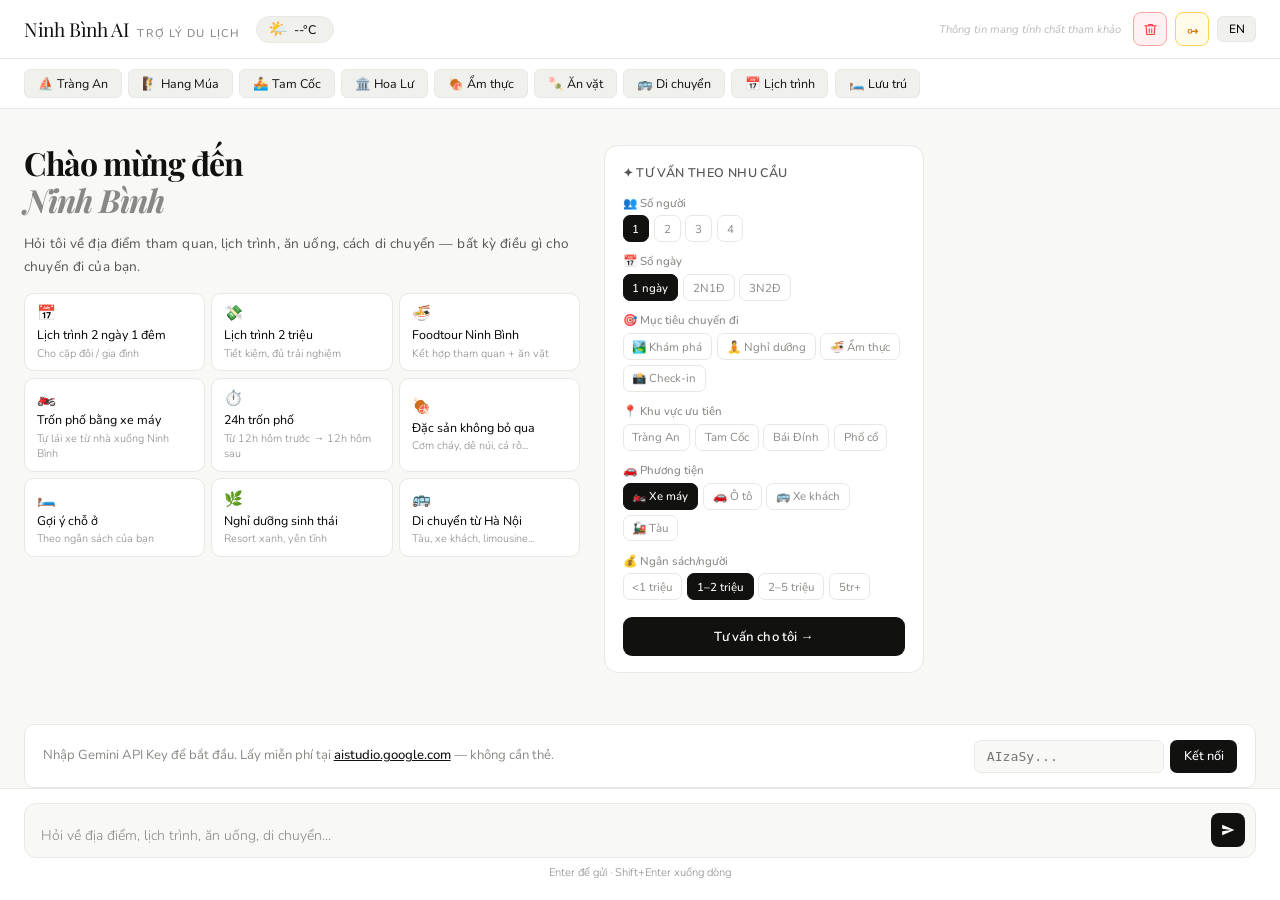
==== index.html @ 17f4be18 "Update index.html" ====
<!DOCTYPE html>
<html lang="vi" prefix="og: https://ogp.me/ns#">
<head>
<meta charset="UTF-8">
<meta name="viewport" content="width=device-width, initial-scale=1.0, viewport-fit=cover">

<!-- ── Primary SEO ── -->
<title>Ninh Bình AI — Trợ lý du lịch thông minh</title>
<link rel="canonical" href="https://tuan1287.github.io/ninhbinhgo/">
<meta name="description" content="Trợ lý du lịch AI miễn phí cho Ninh Bình. Hỏi về lịch trình, giá vé Tràng An, Hang Múa, Tam Cốc, chỗ ở, ăn uống và cách di chuyển từ Hà Nội — AI trả lời ngay, chính xác theo dữ liệu 2026.">
<meta name="keywords" content="du lịch Ninh Bình, Tràng An, Hang Múa, Tam Cốc, Hoa Lư, Bái Đính, lịch trình Ninh Bình, ăn gì ở Ninh Bình, khách sạn Ninh Bình, từ Hà Nội đi Ninh Bình, AI du lịch">
<meta name="author" content="Ninh Bình AI">
<meta name="robots" content="index, follow">
<meta name="language" content="Vietnamese">

<!-- ── Open Graph (Facebook, Zalo) ── -->
<meta property="og:type" content="website">
<meta property="og:url" content="https://tuan1287.github.io/ninhbinhgo/">
<meta property="og:title" content="Ninh Bình AI — Trợ lý du lịch thông minh">
<meta property="og:description" content="Hỏi bất kỳ điều gì về du lịch Ninh Bình — lịch trình, giá vé, chỗ ở, ăn uống. AI trả lời ngay, miễn phí, dữ liệu 2026.">
<meta property="og:locale" content="vi_VN">
<meta property="og:site_name" content="Ninh Bình AI">
<meta property="og:image" content="https://tuan1287.github.io/ninhbinhgo/og-image.svg">
<meta property="og:image:width" content="1200">
<meta property="og:image:height" content="630">
<meta property="og:image:type" content="image/svg+xml">
<meta name="twitter:image" content="https://tuan1287.github.io/ninhbinhgo/og-image.svg">
<meta name="twitter:card" content="summary_large_image">

<!-- ── Twitter Card ── -->
<meta name="twitter:card" content="summary">
<meta name="twitter:title" content="Ninh Bình AI — Trợ lý du lịch thông minh">
<meta name="twitter:description" content="Hỏi bất kỳ điều gì về du lịch Ninh Bình — AI trả lời ngay, miễn phí.">

<!-- ── Schema.org JSON-LD ── -->
<script type="application/ld+json">
{
  "@context": "https://schema.org",
  "@type": "WebApplication",
  "name": "Ninh Bình AI",
  "alternateName": "Trợ lý du lịch Ninh Bình",
  "url": "https://tuan1287.github.io/ninhbinhgo/",
  "description": "Trợ lý du lịch AI miễn phí cho Ninh Bình. Hỏi về lịch trình, giá vé, chỗ ở, ăn uống và cách di chuyển.",
  "applicationCategory": "TravelApplication",
  "operatingSystem": "Web",
  "offers": { "@type": "Offer", "price": "0", "priceCurrency": "VND" },
  "areaServed": {
    "@type": "Place",
    "name": "Ninh Bình",
    "addressCountry": "VN"
  },
  "inLanguage": ["vi", "en"],
  "featureList": ["Lịch trình du lịch", "Giá vé địa điểm 2026", "Gợi ý ăn uống", "Gợi ý lưu trú", "Hướng dẫn di chuyển"]
}
</script>

<!-- ── PWA & Theme ── -->
<meta name="theme-color" content="#111110">
<meta name="apple-mobile-web-app-capable" content="yes">
<meta name="apple-mobile-web-app-status-bar-style" content="black-translucent">
<meta name="apple-mobile-web-app-title" content="Ninh Bình AI">
<link rel="manifest" href="manifest.json">

<!-- ── Favicon ── -->
<link rel="icon" href="data:image/svg+xml,<svg xmlns='http://www.w3.org/2000/svg' viewBox='0 0 100 100'><text y='.9em' font-size='90'>🏔️</text></svg>">

<!-- ── Fonts ── -->
<link rel="preconnect" href="https://fonts.googleapis.com">
<link rel="preconnect" href="https://fonts.gstatic.com" crossorigin>
<link href="https://fonts.googleapis.com/css2?family=Nunito:wght@300;400;500;600&family=Playfair+Display:ital,wght@0,600;1,400&display=swap" rel="stylesheet">

<link rel="stylesheet" href="app.css">
</head>
<body>

<header>
  <div class="header-left">
    <div class="brand" onclick="resetChat()">
      <span class="brand-name">Ninh Bình AI</span>
      <span class="brand-tag" id="brandTag"></span>
    </div>
    <div id="weatherPill" title="Thời tiết Ninh Bình hiện tại">
      <span id="weatherIcon">⏳</span>
      <span id="weatherTemp">--°C</span>
      <span id="weatherDesc"></span>
    </div>
  </div>
  <div class="header-right">
    <span id="disclaimer"></span>
    <button class="icon-btn" id="clearBtn" onclick="clearChat()">
      <svg viewBox="0 0 24 24" fill="none" stroke-width="1.8" stroke-linecap="round" stroke-linejoin="round">
        <polyline points="3 6 5 6 21 6"/><path d="M19 6l-1 14H6L5 6"/><path d="M10 11v6"/><path d="M14 11v6"/><path d="M9 6V4h6v2"/>
      </svg>
    </button>
    <button class="icon-btn" id="keyBtn" onclick="resetKey()">
      <svg viewBox="0 0 24 24" fill="none" stroke-width="1.8" stroke-linecap="round" stroke-linejoin="round">
        <circle cx="8" cy="15" r="3"/><path d="M11 15h9"/><path d="M17 12l3 3-3 3"/>
      </svg>
    </button>
    <button id="langBtn" onclick="toggleLang()">EN</button>
  </div>
  <div id="turnBar"><div id="turnBarFill"></div></div>
</header>

<div class="topics-wrap">
  <nav class="topics" id="topicsNav"></nav>
  <span class="scroll-hint" id="scrollHint">
    <svg viewBox="0 0 24 24" fill="none" stroke="#888884" stroke-width="2.5" stroke-linecap="round" stroke-linejoin="round">
      <polyline points="9 18 15 12 9 6"/>
    </svg>
  </span>
</div>

<div id="msgWrap">
<button id="scrollBtn" onclick="scrollToBottom()" title="Xuống cuối">↓</button>
<div id="messages">
  <div class="welcome" id="welcome">
    <div class="welcome-body">
      <!-- Cột trái: heading + suggestions -->
      <div class="welcome-left">
        <h1 class="welcome-heading" id="welcomeHeading"></h1>
        <p class="welcome-sub" id="welcomeSub"></p>
        <div class="suggestions" id="sugGrid"></div>
      </div>
      <!-- Cột phải: planner form -->
      <div class="planner" id="plannerPanel">
        <div class="planner-title" id="plannerTitle">✦ Tư vấn theo nhu cầu</div>
        <div class="planner-fields">
          <div class="pfield">
            <label id="pLabelPeople">👥 Số người</label>
            <div class="pchips" id="pPeople">
              <button class="pchip active" data-val="1">1</button>
              <button class="pchip" data-val="2">2</button>
              <button class="pchip" data-val="3">3</button>
              <button class="pchip" data-val="4">4</button>
            </div>
          </div>
          <div class="pfield">
            <label id="pLabelDays">📅 Số ngày</label>
            <div class="pchips" id="pDays">
              <button class="pchip active" data-val="1">1 ngày</button>
              <button class="pchip" data-val="2">2N1Đ</button>
              <button class="pchip" data-val="3">3N2Đ</button>
            </div>
          </div>
          <div class="pfield">
            <label id="pLabelStyle">🎯 Mục tiêu</label>
            <div class="pchips multi" id="pStyle">
              <button class="pchip" data-val="kham-pha">🏞️ Khám phá</button>
              <button class="pchip" data-val="nghi-duong">🧘 Nghỉ dưỡng</button>
              <button class="pchip" data-val="am-thuc">🍜 Ẩm thực</button>
              <button class="pchip" data-val="check-in">📸 Check-in</button>
            </div>
          </div>
          <div class="pfield">
            <label id="pLabelArea">📍 Khu vực ưu tiên</label>
            <div class="pchips multi" id="pArea">
              <button class="pchip" data-val="trang-an">Tràng An</button>
              <button class="pchip" data-val="tam-coc">Tam Cốc</button>
              <button class="pchip" data-val="bai-dinh">Bái Đính</button>
              <button class="pchip" data-val="pho-co">Phố cổ</button>
            </div>
          </div>
          <div class="pfield">
            <label id="pLabelTransport">🚗 Phương tiện</label>
            <div class="pchips" id="pTransport">
              <button class="pchip active" data-val="xe-may">🏍️ Xe máy</button>
              <button class="pchip" data-val="o-to">🚗 Ô tô</button>
              <button class="pchip" data-val="xe-khach">🚌 Xe khách</button>
              <button class="pchip" data-val="tau">🚂 Tàu</button>
            </div>
          </div>
          <div class="pfield">
            <label id="pLabelBudget">💰 Ngân sách/người</label>
            <div class="pchips" id="pBudget">
              <button class="pchip" data-val="<1tr">&lt;1 triệu</button>
              <button class="pchip active" data-val="1-2tr">1–2 triệu</button>
              <button class="pchip" data-val="2-5tr">2–5 triệu</button>
              <button class="pchip" data-val=">5tr">5tr+</button>
            </div>
          </div>
        </div>
        <button class="planner-btn" id="plannerBtn" onclick="submitPlanner()">
          Tư vấn cho tôi →
        </button>
      </div>
    </div>
  </div>
</div>
</div>

<div class="api-notice" id="apiSetup">
  <p id="apiText"></p>
  <div class="key-row">
    <input type="password" id="apiKeyInput" placeholder="AIzaSy..."/>
    <button id="apiConnectBtn" onclick="saveKey()"></button>
  </div>
</div>

<div class="input-area">
  <div class="input-row">
    <textarea id="userInput" rows="1" onkeydown="handleKey(event)" oninput="autoResize(this)"></textarea>
    <button id="sendBtn" onclick="sendMessage()">
      <svg viewBox="0 0 24 24"><path d="M2.01 21L23 12 2.01 3 2 10l15 2-15 2z"/></svg>
    </button>
  </div>
  <p class="hint" id="hintText"></p>
  <p class="turn-counter" id="turnCounter"></p>
</div>

<div id="mapModal">
  <div class="map-panel">
    <div class="map-header">
      <h3 id="mapTitle"></h3>
      <button class="map-close" onclick="closeMap()">✕</button>
    </div>
    <div id="map"></div>
    <div class="map-legend">
      <span class="legend-item"><span class="legend-dot" style="background:#ef4444"></span> Tham quan</span>
      <span class="legend-item"><span class="legend-dot" style="background:#3b82f6"></span> Lưu trú</span>
      <span class="legend-item"><span class="legend-dot" style="background:#f59e0b"></span> Ăn uống</span>
      <span class="legend-item"><span class="legend-dot" style="background:#10b981"></span> Mua sắm</span>
    </div>
  </div>
</div>

<!-- Thứ tự load quan trọng: dữ liệu trước, logic sau -->
<script src="i18n.js"></script>
<script src="khudiem.js"></script>
<script src="khoangcach.js"></script>
<script src="luutru.js"></script>
<script src="nhahang.js"></script>
<script src="anvat.js"></script>
<script src="cafe.js"></script>
<script src="places.js"></script>
<script src="system.js"></script>

<script src="app.js"></script>
</body>
</html>
---- app.css ----
/* ============================================================
   NINH BÌNH AI — Stylesheet
   File: app.css
   Sửa giao diện tại đây. Không cần đụng vào index.html hay app.js
============================================================ */

  :root {
    --bg:#f8f8f6; --surface:#fff; --border:#e8e8e4;
    --ink:#111110; --muted:#888884; --tag-bg:#f0f0ec;
  }
  *{margin:0;padding:0;box-sizing:border-box}
  body{font-family:'Nunito',sans-serif;background:var(--bg);color:var(--ink);height:var(--vh, 100dvh);display:grid;grid-template-rows:auto auto 1fr auto auto;overflow:hidden}

  /* ── HEADER ── */
  header{padding:.75rem 1.5rem;display:flex;align-items:center;justify-content:space-between;border-bottom:1px solid var(--border);background:var(--surface);gap:1rem;position:relative}
  .header-left{display:flex;align-items:center;gap:1rem}
  .brand{display:flex;align-items:baseline;gap:.5rem;cursor:pointer}
  .brand:hover .brand-name{opacity:.65}
  .brand-name{font-family:'Playfair Display',serif;font-size:1.2rem;letter-spacing:-.02em;transition:opacity .15s}
  .brand-tag{font-size:.7rem;font-weight:500;letter-spacing:.1em;text-transform:uppercase;color:var(--muted)}
  #weatherPill{display:flex;align-items:center;gap:.35rem;background:var(--tag-bg);border:1px solid var(--border);border-radius:20px;padding:.25rem .7rem;font-size:.78rem;white-space:nowrap;cursor:default;transition:all .2s}
  #weatherPill:hover{border-color:#60a5fa;background:#eff6ff}
  #weatherIcon{font-size:1rem;line-height:1}
  #weatherTemp{font-weight:500}
  #weatherDesc{color:var(--muted);font-size:.72rem}
  .header-right{display:flex;align-items:center;gap:.5rem;flex-shrink:0}
  #disclaimer{font-size:.7rem;color:#bbb;font-style:italic;white-space:nowrap;margin-right:.25rem}
  .icon-btn{width:34px;height:34px;border-radius:8px;cursor:pointer;display:flex;align-items:center;justify-content:center;transition:all .18s;flex-shrink:0;position:relative;border:1.5px solid transparent}
  .icon-btn svg{width:15px;height:15px;transition:stroke .18s}
  #clearBtn{background:#fff1f1;border-color:#fca5a5}
  #clearBtn svg{stroke:#ef4444}
  #clearBtn:hover{background:#ef4444;border-color:#ef4444}
  #clearBtn:hover svg{stroke:white}
  #keyBtn{background:#fffbeb;border-color:#fcd34d}
  #keyBtn svg{stroke:#d97706}
  #keyBtn:hover{background:#d97706;border-color:#d97706}
  #keyBtn:hover svg{stroke:white}
  .icon-btn::after{content:attr(data-tip);position:absolute;bottom:calc(100% + 7px);left:50%;transform:translateX(-50%);background:var(--ink);color:white;font-size:.68rem;white-space:nowrap;padding:.22rem .5rem;border-radius:5px;opacity:0;pointer-events:none;transition:opacity .15s;font-family:'Nunito',sans-serif}
  .icon-btn:hover::after{opacity:1}
  #langBtn{background:var(--tag-bg);border:1.5px solid var(--border);border-radius:6px;padding:.28rem .65rem;font-size:.75rem;font-family:'Nunito',sans-serif;font-weight:500;cursor:pointer;transition:all .15s}
  #langBtn:hover{background:var(--ink);color:white;border-color:var(--ink)}

  /* ── TOPICS ── */
  .topics-wrap{position:relative;background:var(--surface);border-bottom:1px solid var(--border)}
  .topics-wrap::after{content:"";position:absolute;right:0;top:0;bottom:0;width:48px;background:linear-gradient(to right,transparent,var(--surface));pointer-events:none}
  /* mũi tên gợi ý scroll ngang — ẩn sau lần đầu user scroll */
  .scroll-hint{position:absolute;right:6px;top:50%;transform:translateY(-50%);z-index:2;pointer-events:none;animation:hintBounce 1s ease-in-out 3;animation-fill-mode:forwards}
  .scroll-hint svg{width:16px;height:16px;opacity:.55}
  @keyframes pulse{0%,100%{box-shadow:0 0 0 0 rgba(239,68,68,.4)}70%{box-shadow:0 0 0 6px rgba(239,68,68,0)}}
  .pulse{animation:pulse 1.2s ease infinite!important;border-color:#ef4444!important}
  @keyframes hintBounce{0%,100%{transform:translateY(-50%) translateX(0);opacity:.55}50%{transform:translateY(-50%) translateX(4px);opacity:.9}}
  .scroll-hint.hide{display:none}
  .topics{padding:.65rem 1.5rem;display:flex;gap:.4rem;overflow-x:auto;scrollbar-width:none}
  .topics::-webkit-scrollbar{display:none}
  .chip{background:var(--tag-bg);border:1px solid var(--border);color:var(--ink);padding:.3rem .8rem;border-radius:6px;font-size:.78rem;font-family:'Nunito',sans-serif;cursor:pointer;white-space:nowrap;transition:all .15s}
  .chip:hover{background:var(--ink);color:white;border-color:var(--ink)}

  #msgWrap{position:relative;display:grid;grid-template-rows:1fr;overflow:hidden}
  #msgWrap #messages{overflow-y:auto;padding:1.75rem 1.5rem;display:flex;flex-direction:column;gap:1.25rem;scroll-behavior:smooth}
  #scrollBtn{display:none;position:absolute;bottom:1rem;right:1.5rem;z-index:10;background:var(--ink);color:white;border:none;border-radius:50%;width:36px;height:36px;cursor:pointer;font-size:14px;box-shadow:0 2px 10px rgba(0,0,0,.2);transition:all .2s;align-items:center;justify-content:center}
  #scrollBtn.show{display:flex}
  #scrollBtn:hover{opacity:.8;transform:translateY(-1px)}
  /* ── MESSAGES ── */
  #messages::-webkit-scrollbar{width:3px}
  #messages::-webkit-scrollbar-thumb{background:var(--border);border-radius:4px}

  /* ── WELCOME ── */
  /* ── WELCOME LAYOUT ── */
  .welcome{padding:.5rem 0;transition:opacity .25s ease,transform .25s ease;width:100%}
  .welcome.fading{opacity:0;transform:translateY(-6px);pointer-events:none}
  .welcome-body{display:grid;grid-template-columns:1fr 320px;gap:1.5rem;align-items:start;width:100%;max-width:900px}
  .welcome-left{display:flex;flex-direction:column;gap:.9rem}
  .welcome-heading{font-family:'Playfair Display',serif;font-size:clamp(1.5rem,3vw,2rem);line-height:1.15;letter-spacing:-.03em}
  .welcome-sub{font-size:.85rem;color:#555552;line-height:1.65;font-weight:400;max-width:480px;letter-spacing:.01em}

  /* ── PLANNER PANEL ── */
  .planner{background:var(--surface);border:1.5px solid var(--border);border-radius:14px;padding:1.1rem 1.1rem 1rem;display:flex;flex-direction:column;gap:.85rem;position:sticky;top:.5rem}
  .planner-title{font-size:.78rem;font-weight:600;color:var(--ink);letter-spacing:.03em;text-transform:uppercase;opacity:.7}
  .planner-fields{display:flex;flex-direction:column;gap:.7rem}
  .pfield{display:flex;flex-direction:column;gap:.3rem}
  .pfield label{font-size:.72rem;font-weight:500;color:var(--muted)}
  .pchips{display:flex;flex-wrap:wrap;gap:.3rem}
  .pchip{background:transparent;border:1px solid var(--border);border-radius:7px;padding:.28rem .55rem;font-size:.72rem;font-family:'Nunito',sans-serif;font-weight:400;color:var(--muted);cursor:pointer;transition:all .15s;white-space:nowrap}
  .pchip:hover{border-color:var(--ink);color:var(--ink)}
  .pchip.active{background:var(--ink);border-color:var(--ink);color:#fff;font-weight:500}
  .planner-btn{background:var(--ink);color:#fff;border:none;border-radius:9px;padding:.65rem 1rem;font-size:.82rem;font-family:'Nunito',sans-serif;font-weight:600;cursor:pointer;transition:opacity .15s;margin-top:.2rem;letter-spacing:.01em}
  .planner-btn:hover{opacity:.82}
  .planner-btn:active{opacity:.65}
  .welcome-heading{font-family:'Playfair Display',serif;font-size:clamp(1.5rem,3vw,2rem);line-height:1.15;letter-spacing:-.03em}
  .welcome-heading em{font-style:italic;color:var(--muted)}
  .welcome-sub{font-size:.85rem;color:#555552;line-height:1.65;font-weight:400;max-width:600px;letter-spacing:.01em}
  .suggestions{display:grid;grid-template-columns:repeat(3,1fr);gap:.4rem;width:100%;max-width:720px}
  .sug-btn{background:var(--surface);border:1px solid var(--border);border-radius:10px;padding:.6rem .75rem;text-align:left;cursor:pointer;font-family:'Nunito',sans-serif;transition:all .15s}
  .sug-btn:hover{border-color:var(--ink);background:var(--ink);color:white}
  .sug-btn:hover .sug-label{color:rgba(255,255,255,.5)}
  .sug-icon{font-size:.95rem;margin-bottom:.25rem;display:block}
  .sug-text{font-size:.78rem;font-weight:400;line-height:1.3;display:block}
  .sug-label{font-size:.68rem;color:var(--muted);display:block;margin-top:.15rem;font-weight:300}

  /* ── MSG ── */
  .msg{display:flex;gap:.75rem;animation:fadeIn .25s ease;max-width:720px}
  @keyframes fadeIn{from{opacity:0;transform:translateY(5px)}to{opacity:1;transform:translateY(0)}}
  @keyframes fadeInUp{from{opacity:0;transform:translateY(4px)}to{opacity:1;transform:translateY(0)}}
  .msg.user{align-self:flex-end;flex-direction:row-reverse;max-width:75%}
  .avatar{width:30px;height:30px;border-radius:8px;display:flex;align-items:center;justify-content:center;font-size:13px;flex-shrink:0;margin-top:2px}
  .msg.ai .avatar{background:var(--ink);color:white;font-size:14px}
  .msg.user .avatar{background:var(--tag-bg);border:1px solid var(--border);font-size:11px;font-weight:500;color:var(--muted)}
  .bubble{padding:.8rem 1rem;border-radius:12px;font-size:.875rem;line-height:1.75;font-weight:300}
  .msg.user .bubble{background:var(--ink);color:white;border-radius:12px 12px 2px 12px;font-weight:400}
  .msg.ai .bubble{background:var(--surface);border:1px solid var(--border);border-radius:12px 12px 12px 2px}
  .msg.ai .bubble strong{font-weight:500}
  .msg.ai .bubble p{margin-bottom:.5em}
  .msg.ai .bubble p:last-child{margin-bottom:0}

  /* ── TYPING ── */
  .typing-indicator{display:flex;align-items:center;gap:.5rem;padding:.1rem 0}
  .typing-indicator span{color:var(--muted);font-size:.85rem;font-weight:400;font-style:italic}
  .typing-dots{display:flex;gap:3px;align-items:center}
  .typing-dots i{width:5px;height:5px;border-radius:50%;background:var(--muted);display:block;animation:dotBlink 1.2s infinite}
  .typing-dots i:nth-child(2){animation-delay:.2s}
  .typing-dots i:nth-child(3){animation-delay:.4s}
  @keyframes dotBlink{0%,80%,100%{opacity:.3;transform:scale(1)}40%{opacity:1;transform:scale(1.3);background:var(--ink)}}
  /* con trỏ typewriter — CSS class, không dùng inline text */
  .tw-cursor{display:inline-block;font-size:.8em;color:var(--muted);animation:cursorBlink .6s infinite;margin-left:1px;vertical-align:middle}
  @keyframes cursorBlink{0%,100%{opacity:1}50%{opacity:0}}

  /* ── COPY BTN ── */
  .copy-btn{display:inline-flex;align-items:center;gap:.3rem;background:transparent;border:1px solid var(--border);color:var(--muted);border-radius:6px;padding:.3rem .7rem;font-size:.73rem;font-family:'Nunito',sans-serif;cursor:pointer;transition:all .15s}
  .copy-btn:hover{background:var(--tag-bg);color:var(--ink);border-color:var(--ink)}
  .copy-btn.copied{border-color:#10b981;color:#10b981;background:#f0fdf4}
  .copy-btn svg{width:12px;height:12px}

  /* ── MAP BTN ── */
  .map-btn{display:inline-flex;align-items:center;gap:.4rem;background:#eff6ff;border:1.5px solid #93c5fd;color:#1d4ed8;border-radius:8px;padding:.45rem .9rem;font-size:.8rem;font-family:'Nunito',sans-serif;font-weight:500;cursor:pointer;transition:all .15s}
  .map-btn:hover{background:#1d4ed8;color:white;border-color:#1d4ed8}
  .msg-actions{display:flex;gap:.5rem;flex-wrap:wrap;margin-top:.6rem;animation:fadeInUp .2s ease}

  /* ── MAP MODAL ── */
  #mapModal{display:none;position:fixed;inset:0;background:rgba(0,0,0,.5);z-index:1000;align-items:center;justify-content:center;padding:1rem}
  #mapModal.open{display:flex}
  .map-panel{background:white;border-radius:16px;width:100%;max-width:700px;max-height:85vh;overflow:hidden;display:flex;flex-direction:column;box-shadow:0 20px 60px rgba(0,0,0,.2)}
  .map-header{padding:1rem 1.25rem;border-bottom:1px solid var(--border);display:flex;align-items:center;justify-content:space-between}
  .map-header h3{font-family:'Playfair Display',serif;font-size:1.1rem}
  .map-close{width:30px;height:30px;border-radius:6px;background:var(--tag-bg);border:1px solid var(--border);cursor:pointer;display:flex;align-items:center;justify-content:center;font-size:16px;color:var(--muted);transition:all .15s}
  .map-close:hover{background:var(--ink);color:white;border-color:var(--ink)}
  #map{flex:1;min-height:420px}
  .map-legend{padding:.6rem 1.25rem;border-top:1px solid var(--border);display:flex;gap:1rem;flex-wrap:wrap;font-size:.72rem;color:var(--muted);align-items:center}
  .legend-item{display:flex;align-items:center;gap:.3rem}
  .legend-dot{width:10px;height:10px;border-radius:50%;flex-shrink:0}

  /* ── API NOTICE ── */
  .api-notice{margin:.75rem 1.5rem 0;padding:.9rem 1.1rem;background:var(--surface);border:1px solid var(--border);border-radius:10px;display:flex;align-items:center;gap:1rem;flex-wrap:wrap}
  .api-notice p{font-size:.82rem;color:var(--muted);flex:1;min-width:180px;line-height:1.5}
  .api-notice a{color:var(--ink);font-weight:500}
  .key-row{display:flex;gap:.4rem}
  .key-row input{padding:.5rem .75rem;border:1px solid var(--border);border-radius:7px;font-size:.82rem;font-family:monospace;outline:none;width:190px;background:var(--bg);transition:border-color .15s}
  .key-row input:focus{border-color:var(--ink)}
  .key-row button{background:var(--ink);color:white;border:none;border-radius:7px;padding:0 .85rem;font-size:.8rem;cursor:pointer;font-family:'Nunito',sans-serif;font-weight:500;transition:opacity .15s}
  .key-row button:hover{opacity:.75}

  /* ── INPUT ── */
  .input-area{padding:.85rem 1.5rem 1rem;background:var(--surface);border-top:1px solid var(--border)}
  .input-row{display:flex;gap:.6rem;align-items:flex-end;background:var(--bg);border:1px solid var(--border);border-radius:12px;padding:.6rem .6rem .6rem 1rem;transition:border-color .15s}
  .input-row:focus-within{border-color:var(--ink)}
  textarea{flex:1;border:none;outline:none;resize:none;font-family:'Nunito',sans-serif;font-size:.875rem;font-weight:300;color:var(--ink);background:transparent;line-height:1.5;min-height:22px;max-height:100px}
  textarea::placeholder{color:var(--muted)}
  #sendBtn{width:34px;height:34px;border-radius:8px;background:var(--ink);border:none;cursor:pointer;display:flex;align-items:center;justify-content:center;transition:opacity .15s;flex-shrink:0}
  #sendBtn:hover{opacity:.7}
  #sendBtn:disabled{opacity:.2;cursor:not-allowed}
  #sendBtn svg{width:14px;height:14px;fill:white}
  .hint{font-size:.7rem;color:var(--muted);margin-top:.45rem;text-align:center;font-weight:300}
  /* turn counter text (dưới input, nhỏ) */
  .turn-counter{font-size:.68rem;color:var(--muted);text-align:right;margin-top:.25rem;font-weight:300;transition:color .3s}
  .turn-counter.warn{color:#d97706;font-weight:500}
  .turn-counter.full{color:#ef4444;font-weight:500}
  /* progress bar mỏng trên header */
  #turnBar{height:2px;position:absolute;bottom:0;left:0;right:0;overflow:hidden;pointer-events:none}
  #turnBarFill{height:100%;width:0%;background:var(--border);transition:width .4s ease,background .4s}
  #turnBar.warn #turnBarFill{background:#fcd34d}
  #turnBar.full #turnBarFill{background:#ef4444}

  /* ── RESPONSIVE ── */
  @media(max-width:400px){.suggestions{grid-template-columns:1fr;gap:.35rem}}
  @media(max-width:700px){
    .welcome-body{grid-template-columns:1fr}
    .planner{position:static}
  }
  @media(max-width:480px){
    .suggestions{grid-template-columns:repeat(2,1fr);gap:.35rem}
    .sug-btn{padding:.5rem .6rem}
    .sug-text{font-size:.74rem}
    .sug-label{font-size:.65rem}
  }
  @media(max-width:360px){
    .suggestions{grid-template-columns:1fr}
  }
  @media(max-width:540px){
    header{padding:.75rem 1rem}
    #disclaimer{display:none}
    .topics{padding:.6rem 1rem}
    #messages{padding:1.25rem 1rem}
    .input-area{padding:.75rem 1rem .9rem}
    .api-notice{margin:.75rem 1rem 0}
    .msg.user{max-width:85%}
    #weatherDesc{display:none}
  }
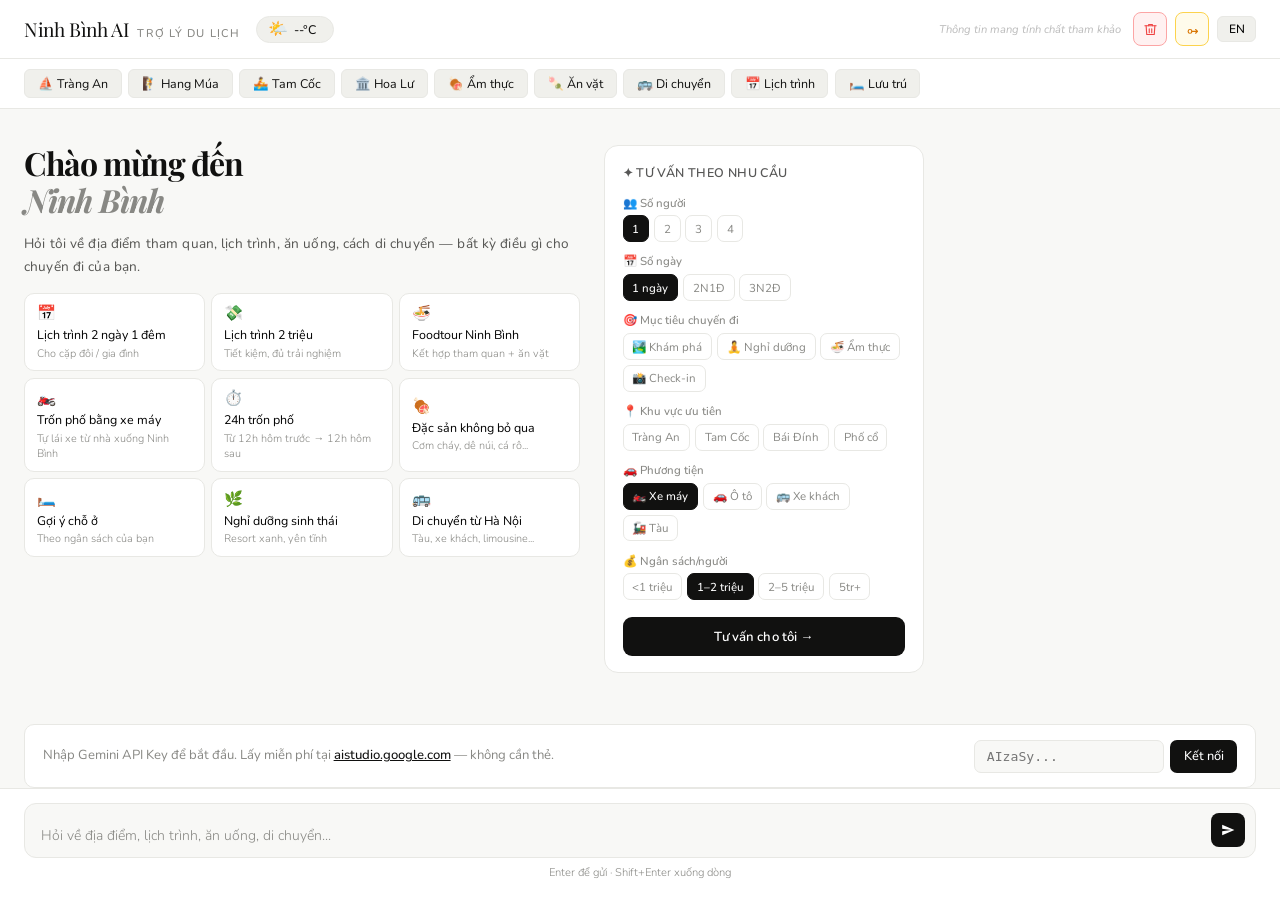
==== commit b28e5a51: "Update Open Graph and favicon image formats" ====
--- a/index.html
+++ b/index.html
@@ -20,11 +20,11 @@
 <meta property="og:description" content="Hỏi bất kỳ điều gì về du lịch Ninh Bình — lịch trình, giá vé, chỗ ở, ăn uống. AI trả lời ngay, miễn phí, dữ liệu 2026.">
 <meta property="og:locale" content="vi_VN">
 <meta property="og:site_name" content="Ninh Bình AI">
-<meta property="og:image" content="https://tuan1287.github.io/ninhbinhgo/og-image.svg">
+<meta property="og:image" content="https://tuan1287.github.io/ninhbinhgo/og-image.png">
 <meta property="og:image:width" content="1200">
 <meta property="og:image:height" content="630">
-<meta property="og:image:type" content="image/svg+xml">
-<meta name="twitter:image" content="https://tuan1287.github.io/ninhbinhgo/og-image.svg">
+<meta property="og:image:type" content="image/png">
+<meta name="twitter:image" content="https://tuan1287.github.io/ninhbinhgo/og-image.png">
 <meta name="twitter:card" content="summary_large_image">
 
 <!-- ── Twitter Card ── -->
@@ -62,7 +62,7 @@
 <link rel="manifest" href="manifest.json">
 
 <!-- ── Favicon ── -->
-<link rel="icon" href="data:image/svg+xml,<svg xmlns='http://www.w3.org/2000/svg' viewBox='0 0 100 100'><text y='.9em' font-size='90'>🏔️</text></svg>">
+<link rel="icon" href="data:image/png,<svg xmlns='http://www.w3.org/2000/svg' viewBox='0 0 100 100'><text y='.9em' font-size='90'>🏔️</text></svg>">
 
 <!-- ── Fonts ── -->
 <link rel="preconnect" href="https://fonts.googleapis.com">
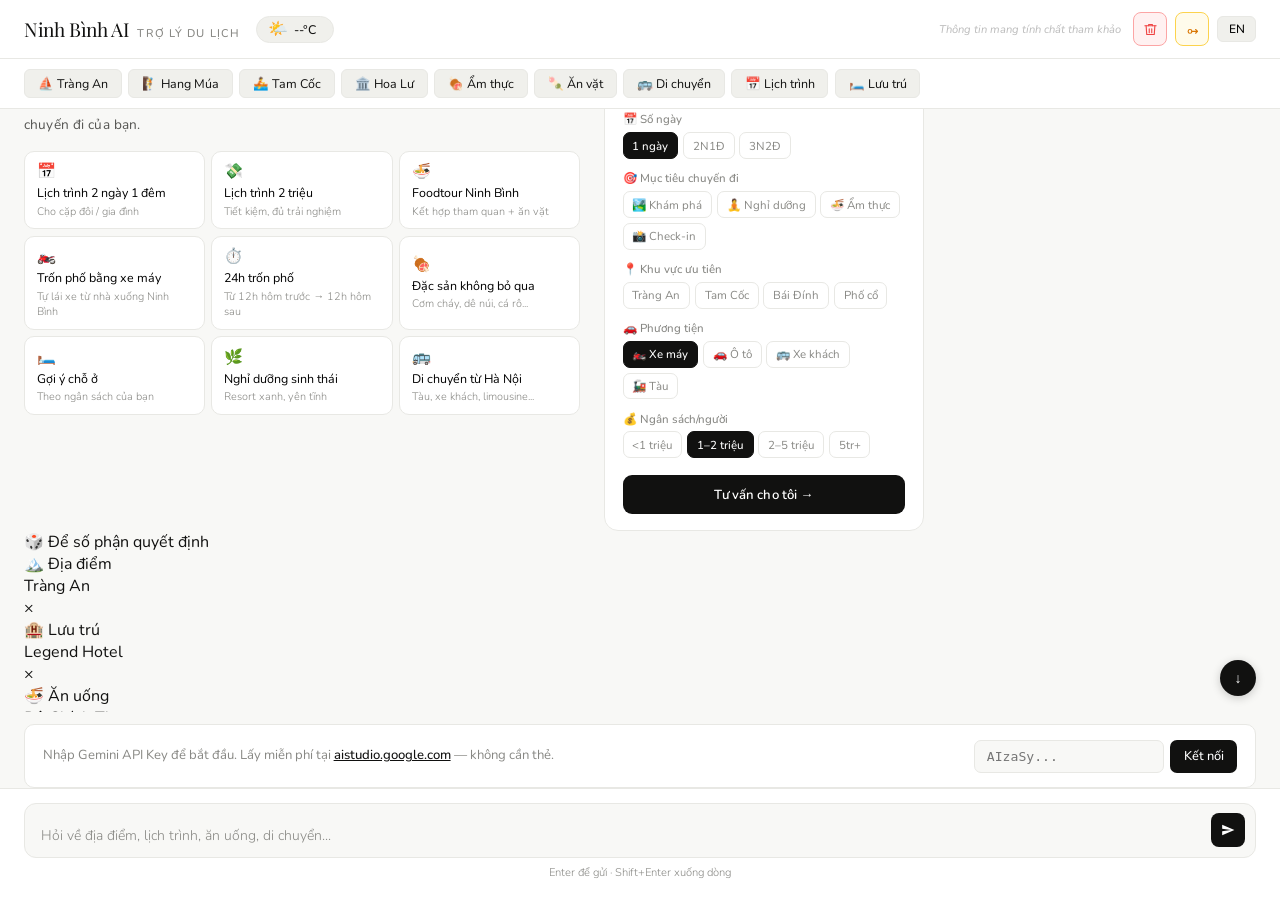
==== commit 92749b0f: "Update index.html" ====
--- a/index.html
+++ b/index.html
@@ -185,6 +185,41 @@
         </button>
       </div>
     </div>
+
+    <!-- Vòng quay ngẫu nhiên -->
+    <div class="spinner-section" id="spinnerSection">
+      <div class="spinner-title" id="spinnerTitle">🎲 Để số phận quyết định</div>
+      <div class="spinner-slots">
+        <div class="slot-box" id="slotAttraction">
+          <div class="slot-label" id="slotLabelA">🏔️ Địa điểm</div>
+          <div class="slot-reel" id="reelA">
+            <div class="slot-item">Tràng An</div>
+          </div>
+        </div>
+        <div class="slot-divider">×</div>
+        <div class="slot-box" id="slotHotel">
+          <div class="slot-label" id="slotLabelH">🏨 Lưu trú</div>
+          <div class="slot-reel" id="reelH">
+            <div class="slot-item">Legend Hotel</div>
+          </div>
+        </div>
+        <div class="slot-divider">×</div>
+        <div class="slot-box" id="slotFood">
+          <div class="slot-label" id="slotLabelF">🍜 Ăn uống</div>
+          <div class="slot-reel" id="reelF">
+            <div class="slot-item">Dê Chính Thư</div>
+          </div>
+        </div>
+      </div>
+      <div class="spinner-actions">
+        <button class="spin-btn" id="spinBtn" onclick="spinSlots()">
+          <span id="spinBtnText">🎲 Quay ngẫu nhiên</span>
+        </button>
+        <button class="spin-go-btn" id="spinGoBtn" onclick="spinGoChat()" style="display:none">
+          <span id="spinGoBtnText">✨ Lên lịch cho combo này →</span>
+        </button>
+      </div>
+    </div>
   </div>
 </div>
 </div>
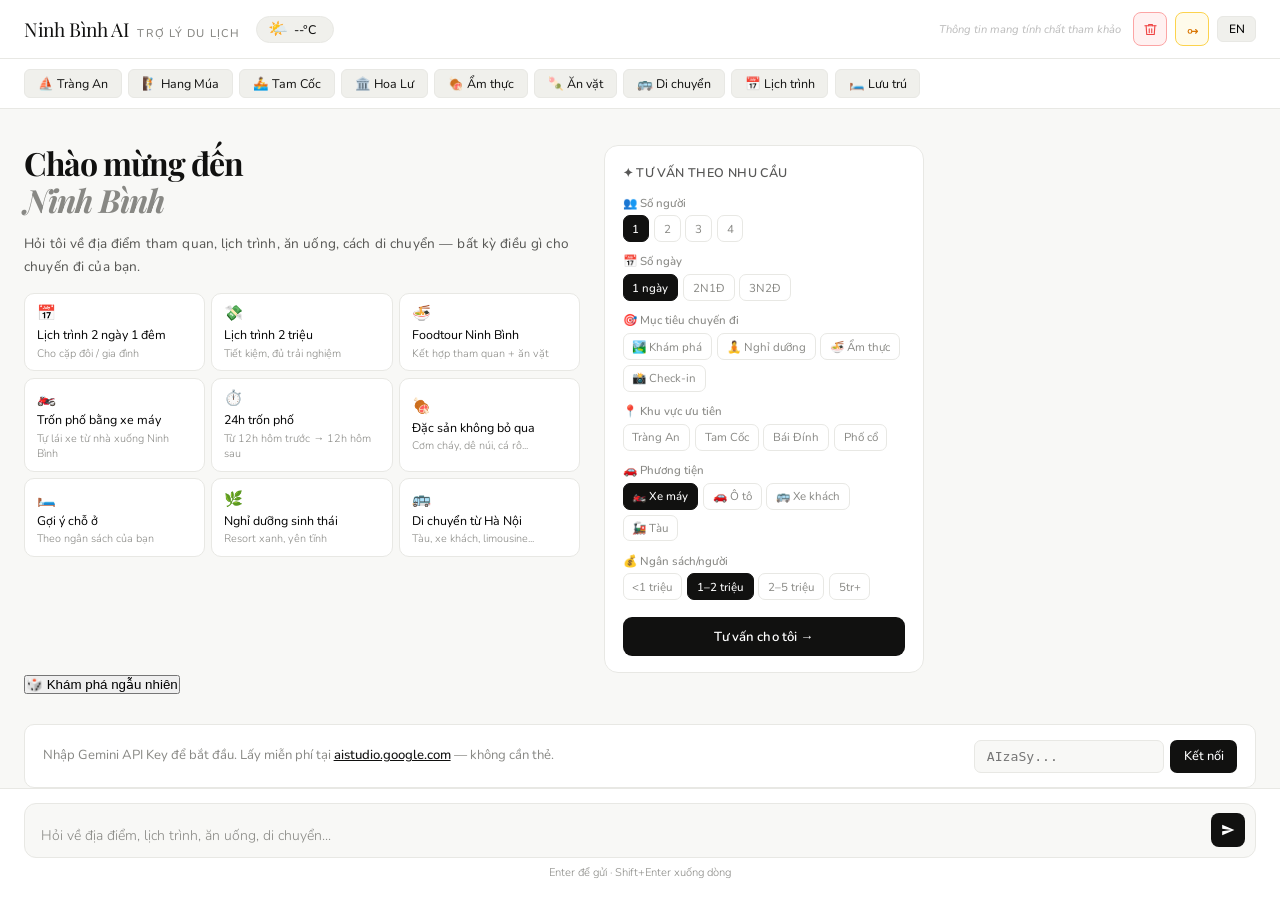
==== commit c9ba5831: "Update index.html" ====
--- a/index.html
+++ b/index.html
@@ -186,40 +186,10 @@
       </div>
     </div>
 
-    <!-- Vòng quay ngẫu nhiên -->
-    <div class="spinner-section" id="spinnerSection">
-      <div class="spinner-title" id="spinnerTitle">🎲 Để số phận quyết định</div>
-      <div class="spinner-slots">
-        <div class="slot-box" id="slotAttraction">
-          <div class="slot-label" id="slotLabelA">🏔️ Địa điểm</div>
-          <div class="slot-reel" id="reelA">
-            <div class="slot-item">Tràng An</div>
-          </div>
-        </div>
-        <div class="slot-divider">×</div>
-        <div class="slot-box" id="slotHotel">
-          <div class="slot-label" id="slotLabelH">🏨 Lưu trú</div>
-          <div class="slot-reel" id="reelH">
-            <div class="slot-item">Legend Hotel</div>
-          </div>
-        </div>
-        <div class="slot-divider">×</div>
-        <div class="slot-box" id="slotFood">
-          <div class="slot-label" id="slotLabelF">🍜 Ăn uống</div>
-          <div class="slot-reel" id="reelF">
-            <div class="slot-item">Dê Chính Thư</div>
-          </div>
-        </div>
-      </div>
-      <div class="spinner-actions">
-        <button class="spin-btn" id="spinBtn" onclick="spinSlots()">
-          <span id="spinBtnText">🎲 Quay ngẫu nhiên</span>
-        </button>
-        <button class="spin-go-btn" id="spinGoBtn" onclick="spinGoChat()" style="display:none">
-          <span id="spinGoBtnText">✨ Lên lịch cho combo này →</span>
-        </button>
-      </div>
-    </div>
+    <!-- Nút vào màn hình spinner -->
+    <button class="open-spinner-btn" id="openSpinnerBtn" onclick="openSpinner()">
+      🎲 <span id="openSpinnerText">Khám phá ngẫu nhiên</span>
+    </button>
   </div>
 </div>
 </div>
@@ -271,5 +241,59 @@
 <script src="system.js"></script>
 
 <script src="app.js"></script>
+
+<!-- ── MÀN HÌNH SPINNER ─────────────────────────────── -->
+<div id="spinnerScreen" style="display:none">
+  <div class="spinner-screen-inner">
+    <div class="spinner-screen-header">
+      <button class="spinner-back-btn" onclick="closeSpinner()">← <span id="spinBackText">Quay lại</span></button>
+      <h2 class="spinner-screen-title" id="spinnerScreenTitle">🎲 Khám phá Ninh Bình ngẫu nhiên</h2>
+    </div>
+
+    <div class="spinner-grid">
+      <!-- Hàng 1: 3 slot -->
+      <div class="slot-card" id="cardA">
+        <div class="slot-card-label" id="scLabelA">🏔️ Địa điểm tham quan</div>
+        <div class="slot-card-result" id="resultA">—</div>
+        <div class="slot-card-sub" id="subA"></div>
+        <button class="slot-spin-btn" onclick="spinOne('A')" id="btnA">🎲 Quay</button>
+      </div>
+      <div class="slot-card" id="cardF">
+        <div class="slot-card-label" id="scLabelF">🍜 Nhà hàng</div>
+        <div class="slot-card-result" id="resultF">—</div>
+        <div class="slot-card-sub" id="subF"></div>
+        <button class="slot-spin-btn" onclick="spinOne('F')" id="btnF">🎲 Quay</button>
+      </div>
+      <div class="slot-card" id="cardS">
+        <div class="slot-card-label" id="scLabelS">🍡 Ăn vặt</div>
+        <div class="slot-card-result" id="resultS">—</div>
+        <div class="slot-card-sub" id="subS"></div>
+        <button class="slot-spin-btn" onclick="spinOne('S')" id="btnS">🎲 Quay</button>
+      </div>
+      <!-- Hàng 2: 2 slot -->
+      <div class="slot-card" id="cardC">
+        <div class="slot-card-label" id="scLabelC">☕ Quán Cafe</div>
+        <div class="slot-card-result" id="resultC">—</div>
+        <div class="slot-card-sub" id="subC"></div>
+        <button class="slot-spin-btn" onclick="spinOne('C')" id="btnC">🎲 Quay</button>
+      </div>
+      <div class="slot-card" id="cardH">
+        <div class="slot-card-label" id="scLabelH">🏨 Lưu trú</div>
+        <div class="slot-card-result" id="resultH">—</div>
+        <div class="slot-card-sub" id="subH"></div>
+        <button class="slot-spin-btn" onclick="spinOne('H')" id="btnH">🎲 Quay</button>
+      </div>
+    </div>
+
+    <div class="spinner-bottom-actions">
+      <button class="spin-all-btn" onclick="spinAll()" id="spinAllBtn">
+        🎲 <span id="spinAllText">Quay tất cả</span>
+      </button>
+      <button class="spin-go-btn2" onclick="spinGoChat2()" id="spinGoBtn2">
+        ✨ <span id="spinGoText2">Lên lịch combo này →</span>
+      </button>
+    </div>
+  </div>
+</div>
 </body>
 </html>
--- a/app.css
+++ b/app.css
@@ -204,3 +204,127 @@
     .msg.user{max-width:85%}
     #weatherDesc{display:none}
   }
+
+
+/* ── SLOT MACHINE / SPINNER ──────────────────────────────── */
+.spinner-section {
+  margin-top: 2rem;
+  padding: 1.25rem 1.5rem 1.5rem;
+  background: rgba(255,255,255,.03);
+  border: 1px solid rgba(255,255,255,.07);
+  border-radius: 16px;
+}
+.spinner-title {
+  font-size: .85rem;
+  color: var(--muted);
+  letter-spacing: .08em;
+  text-transform: uppercase;
+  margin-bottom: 1rem;
+}
+.spinner-slots {
+  display: flex;
+  align-items: center;
+  gap: .75rem;
+  overflow-x: auto;
+}
+.slot-box {
+  flex: 1;
+  min-width: 0;
+  background: var(--surface);
+  border: 1px solid rgba(255,255,255,.08);
+  border-radius: 12px;
+  overflow: hidden;
+  transition: border-color .3s;
+}
+.slot-box.spinning {
+  border-color: #d4a96a55;
+}
+.slot-box.landed {
+  border-color: #d4a96a;
+  box-shadow: 0 0 12px #d4a96a22;
+}
+.slot-label {
+  font-size: .72rem;
+  color: var(--muted);
+  padding: .5rem .75rem .3rem;
+  border-bottom: 1px solid rgba(255,255,255,.05);
+  letter-spacing: .06em;
+}
+.slot-reel {
+  height: 2.8rem;
+  display: flex;
+  align-items: center;
+  justify-content: center;
+  padding: 0 .75rem;
+  overflow: hidden;
+  position: relative;
+}
+.slot-item {
+  font-size: .9rem;
+  font-weight: 500;
+  color: var(--text);
+  white-space: nowrap;
+  overflow: hidden;
+  text-overflow: ellipsis;
+  text-align: center;
+  width: 100%;
+  transition: transform .15s, opacity .15s;
+}
+.slot-item.spinning-text {
+  animation: slotRoll .08s linear infinite;
+  color: #d4a96a88;
+  font-size: .8rem;
+}
+@keyframes slotRoll {
+  0%   { transform: translateY(-4px); opacity:.5; }
+  50%  { transform: translateY(0);    opacity:1;  }
+  100% { transform: translateY(4px);  opacity:.5; }
+}
+.slot-divider {
+  font-size: 1.2rem;
+  color: var(--muted);
+  flex-shrink: 0;
+  opacity: .5;
+}
+.spinner-actions {
+  display: flex;
+  gap: .75rem;
+  margin-top: 1rem;
+  flex-wrap: wrap;
+}
+.spin-btn {
+  flex: 1;
+  padding: .65rem 1rem;
+  background: rgba(212,169,106,.12);
+  border: 1px solid rgba(212,169,106,.35);
+  border-radius: 10px;
+  color: #d4a96a;
+  font-size: .88rem;
+  font-weight: 500;
+  cursor: pointer;
+  transition: background .2s, transform .1s;
+}
+.spin-btn:hover  { background: rgba(212,169,106,.2); }
+.spin-btn:active { transform: scale(.97); }
+.spin-btn:disabled { opacity: .5; cursor: not-allowed; }
+.spin-go-btn {
+  flex: 1.5;
+  padding: .65rem 1rem;
+  background: linear-gradient(135deg, #d4a96a, #c4904a);
+  border: none;
+  border-radius: 10px;
+  color: #111110;
+  font-size: .88rem;
+  font-weight: 600;
+  cursor: pointer;
+  transition: opacity .2s, transform .1s;
+  animation: fadeInUp .3s ease;
+}
+.spin-go-btn:hover  { opacity: .9; }
+.spin-go-btn:active { transform: scale(.97); }
+
+@media (max-width: 480px) {
+  .spinner-slots { gap: .4rem; }
+  .slot-item { font-size: .78rem; }
+  .spinner-actions { gap: .5rem; }
+}
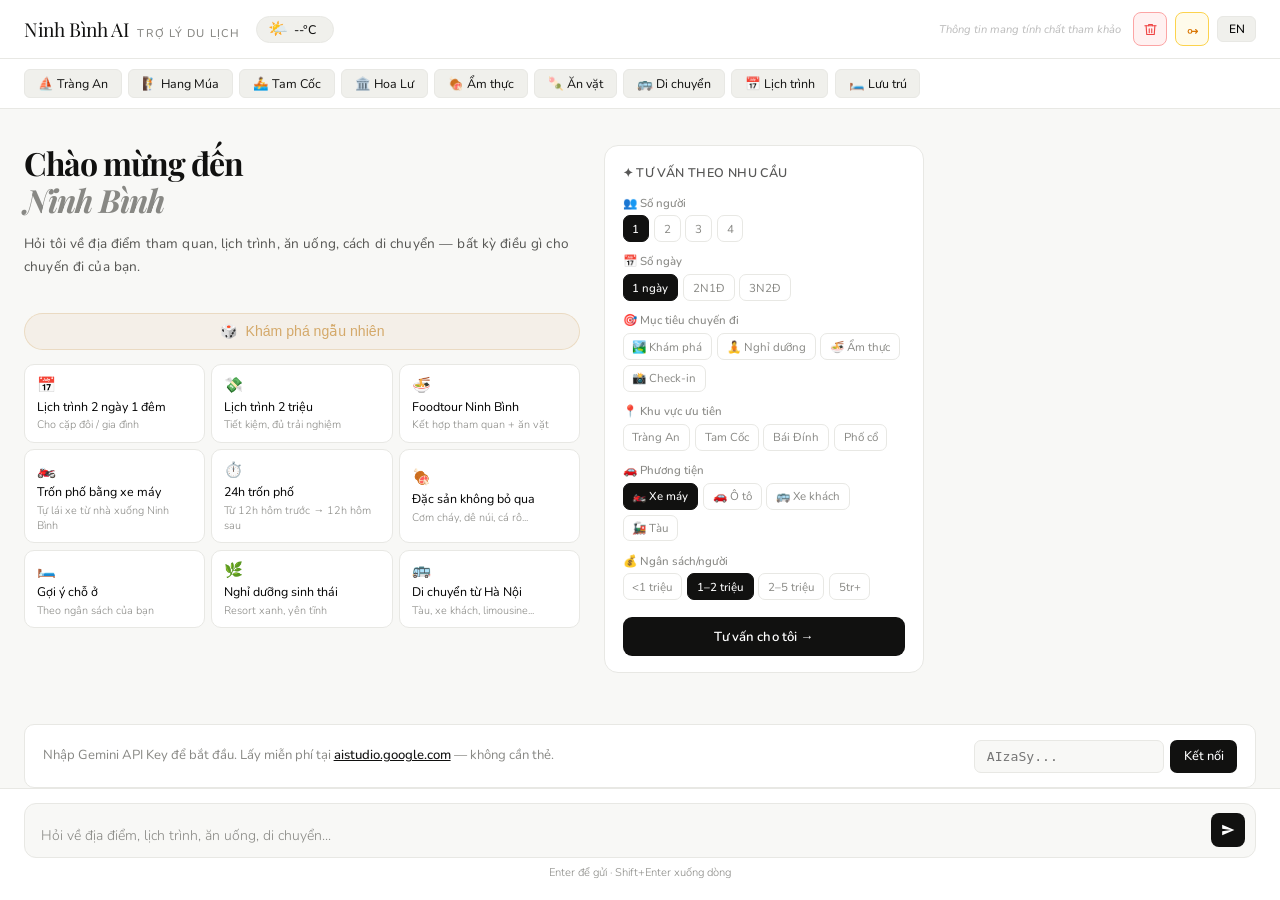
==== commit 5f92c5e8: "Update index.html" ====
--- a/index.html
+++ b/index.html
@@ -120,6 +120,10 @@
       <div class="welcome-left">
         <h1 class="welcome-heading" id="welcomeHeading"></h1>
         <p class="welcome-sub" id="welcomeSub"></p>
+        <!-- Nút khám phá ngẫu nhiên — trên suggestions -->
+        <button class="open-spinner-btn" id="openSpinnerBtn" onclick="openSpinner()">
+          🎲 <span id="openSpinnerText">Khám phá ngẫu nhiên</span>
+        </button>
         <div class="suggestions" id="sugGrid"></div>
       </div>
       <!-- Cột phải: planner form -->
@@ -186,10 +190,7 @@
       </div>
     </div>
 
-    <!-- Nút vào màn hình spinner -->
-    <button class="open-spinner-btn" id="openSpinnerBtn" onclick="openSpinner()">
-      🎲 <span id="openSpinnerText">Khám phá ngẫu nhiên</span>
-    </button>
+
   </div>
 </div>
 </div>
--- a/app.css
+++ b/app.css
@@ -206,125 +206,140 @@
   }
 
 
-/* ── SLOT MACHINE / SPINNER ──────────────────────────────── */
-.spinner-section {
-  margin-top: 2rem;
-  padding: 1.25rem 1.5rem 1.5rem;
-  background: rgba(255,255,255,.03);
+/* ── SPINNER SCREEN ─────────────────────────────────────── */
+.open-spinner-btn {
+  display: flex; align-items: center; gap: .5rem;
+  margin: 1.25rem auto 0;
+  padding: .6rem 1.4rem;
+  background: rgba(212,169,106,.1);
+  border: 1px solid rgba(212,169,106,.3);
+  border-radius: 24px;
+  color: #d4a96a;
+  font-size: .88rem; font-weight: 500;
+  cursor: pointer; transition: background .2s, transform .1s;
+  width: 100%;
+  justify-content: center;
+}
+.open-spinner-btn:hover  { background: rgba(212,169,106,.18); }
+.open-spinner-btn:active { transform: scale(.97); }
+
+#spinnerScreen {
+  position: fixed; inset: 0; z-index: 200;
+  background: var(--bg);
+  overflow-y: auto;
+  animation: fadeInUp .25s ease;
+}
+.spinner-screen-inner {
+  max-width: 680px; margin: 0 auto;
+  padding: 1rem 1rem 5rem;
+}
+.spinner-screen-header {
+  display: flex; align-items: center; gap: 1rem;
+  margin-bottom: 1.5rem; padding-top: .5rem;
+}
+.spinner-back-btn {
+  background: none; border: none;
+  color: var(--muted); font-size: .9rem;
+  cursor: pointer; padding: .4rem .6rem;
+  border-radius: 8px; white-space: nowrap;
+  transition: color .2s, background .2s;
+}
+.spinner-back-btn:hover { color: var(--text); background: var(--surface); }
+.spinner-screen-title {
+  font-size: 1rem; font-weight: 600;
+  color: var(--text); margin: 0;
+}
+
+/* Grid 5 cards: hàng 1 = 3 cols, hàng 2 = 2 cols */
+.spinner-grid {
+  display: grid;
+  grid-template-columns: 1fr 1fr 1fr;
+  gap: .75rem;
+  margin-bottom: 1rem;
+}
+/* Card 4 và 5 nằm ở hàng 2, căn giữa */
+#cardC { grid-column: 1 / 2; }
+#cardH { grid-column: 2 / 3; }
+
+.slot-card {
+  background: var(--surface);
   border: 1px solid rgba(255,255,255,.07);
-  border-radius: 16px;
-}
-.spinner-title {
-  font-size: .85rem;
-  color: var(--muted);
-  letter-spacing: .08em;
-  text-transform: uppercase;
-  margin-bottom: 1rem;
-}
-.spinner-slots {
-  display: flex;
-  align-items: center;
-  gap: .75rem;
-  overflow-x: auto;
-}
-.slot-box {
+  border-radius: 14px;
+  padding: 1rem .875rem;
+  display: flex; flex-direction: column; gap: .5rem;
+  transition: border-color .3s, box-shadow .3s;
+}
+.slot-card.spinning { border-color: rgba(212,169,106,.4); }
+.slot-card.landed   {
+  border-color: #d4a96a;
+  box-shadow: 0 0 16px rgba(212,169,106,.15);
+}
+.slot-card-label {
+  font-size: .72rem; color: var(--muted);
+  letter-spacing: .06em; text-transform: uppercase;
+}
+.slot-card-result {
+  font-size: .95rem; font-weight: 600;
+  color: var(--text); min-height: 2.4rem;
+  display: flex; align-items: center;
+  line-height: 1.3;
+}
+.slot-card-result.rolling {
+  animation: slotRoll .08s linear infinite;
+  color: #d4a96a88; font-size: .82rem; font-weight: 400;
+}
+.slot-card-sub {
+  font-size: .72rem; color: var(--muted);
+  min-height: .9rem; line-height: 1.3;
+}
+.slot-spin-btn {
+  margin-top: auto;
+  padding: .45rem .7rem;
+  background: rgba(212,169,106,.1);
+  border: 1px solid rgba(212,169,106,.25);
+  border-radius: 8px;
+  color: #d4a96a; font-size: .8rem; font-weight: 500;
+  cursor: pointer; transition: background .2s;
+  align-self: flex-start;
+}
+.slot-spin-btn:hover    { background: rgba(212,169,106,.2); }
+.slot-spin-btn:disabled { opacity: .4; cursor: not-allowed; }
+
+.spinner-bottom-actions {
+  display: flex; gap: .75rem; flex-wrap: wrap;
+  position: sticky; bottom: 0;
+  background: var(--bg);
+  padding: .75rem 0 1rem;
+  border-top: 1px solid rgba(255,255,255,.05);
+}
+.spin-all-btn {
   flex: 1;
-  min-width: 0;
-  background: var(--surface);
-  border: 1px solid rgba(255,255,255,.08);
-  border-radius: 12px;
-  overflow: hidden;
-  transition: border-color .3s;
-}
-.slot-box.spinning {
-  border-color: #d4a96a55;
-}
-.slot-box.landed {
-  border-color: #d4a96a;
-  box-shadow: 0 0 12px #d4a96a22;
-}
-.slot-label {
-  font-size: .72rem;
-  color: var(--muted);
-  padding: .5rem .75rem .3rem;
-  border-bottom: 1px solid rgba(255,255,255,.05);
-  letter-spacing: .06em;
-}
-.slot-reel {
-  height: 2.8rem;
-  display: flex;
-  align-items: center;
-  justify-content: center;
-  padding: 0 .75rem;
-  overflow: hidden;
-  position: relative;
-}
-.slot-item {
-  font-size: .9rem;
-  font-weight: 500;
-  color: var(--text);
-  white-space: nowrap;
-  overflow: hidden;
-  text-overflow: ellipsis;
-  text-align: center;
-  width: 100%;
-  transition: transform .15s, opacity .15s;
-}
-.slot-item.spinning-text {
-  animation: slotRoll .08s linear infinite;
-  color: #d4a96a88;
-  font-size: .8rem;
-}
-@keyframes slotRoll {
-  0%   { transform: translateY(-4px); opacity:.5; }
-  50%  { transform: translateY(0);    opacity:1;  }
-  100% { transform: translateY(4px);  opacity:.5; }
-}
-.slot-divider {
-  font-size: 1.2rem;
-  color: var(--muted);
-  flex-shrink: 0;
-  opacity: .5;
-}
-.spinner-actions {
-  display: flex;
-  gap: .75rem;
-  margin-top: 1rem;
-  flex-wrap: wrap;
-}
-.spin-btn {
-  flex: 1;
-  padding: .65rem 1rem;
+  padding: .7rem 1rem;
   background: rgba(212,169,106,.12);
   border: 1px solid rgba(212,169,106,.35);
   border-radius: 10px;
-  color: #d4a96a;
-  font-size: .88rem;
-  font-weight: 500;
-  cursor: pointer;
-  transition: background .2s, transform .1s;
-}
-.spin-btn:hover  { background: rgba(212,169,106,.2); }
-.spin-btn:active { transform: scale(.97); }
-.spin-btn:disabled { opacity: .5; cursor: not-allowed; }
-.spin-go-btn {
+  color: #d4a96a; font-size: .9rem; font-weight: 500;
+  cursor: pointer; transition: background .2s;
+}
+.spin-all-btn:hover { background: rgba(212,169,106,.2); }
+.spin-go-btn2 {
   flex: 1.5;
-  padding: .65rem 1rem;
-  background: linear-gradient(135deg, #d4a96a, #c4904a);
-  border: none;
-  border-radius: 10px;
-  color: #111110;
-  font-size: .88rem;
-  font-weight: 600;
-  cursor: pointer;
-  transition: opacity .2s, transform .1s;
-  animation: fadeInUp .3s ease;
-}
-.spin-go-btn:hover  { opacity: .9; }
-.spin-go-btn:active { transform: scale(.97); }
-
+  padding: .7rem 1rem;
+  background: linear-gradient(135deg,#d4a96a,#c4904a);
+  border: none; border-radius: 10px;
+  color: #111110; font-size: .9rem; font-weight: 600;
+  cursor: pointer; transition: opacity .2s;
+}
+.spin-go-btn2:hover { opacity: .88; }
+
+@keyframes slotRoll {
+  0%   { transform: translateY(-3px); opacity:.5; }
+  50%  { transform: translateY(0);    opacity:1;  }
+  100% { transform: translateY(3px);  opacity:.5; }
+}
 @media (max-width: 480px) {
-  .spinner-slots { gap: .4rem; }
-  .slot-item { font-size: .78rem; }
-  .spinner-actions { gap: .5rem; }
-}
+  .spinner-grid { grid-template-columns: 1fr 1fr; }
+  #cardC { grid-column: auto; }
+  #cardH { grid-column: auto; }
+  .slot-card-result { font-size: .85rem; }
+}
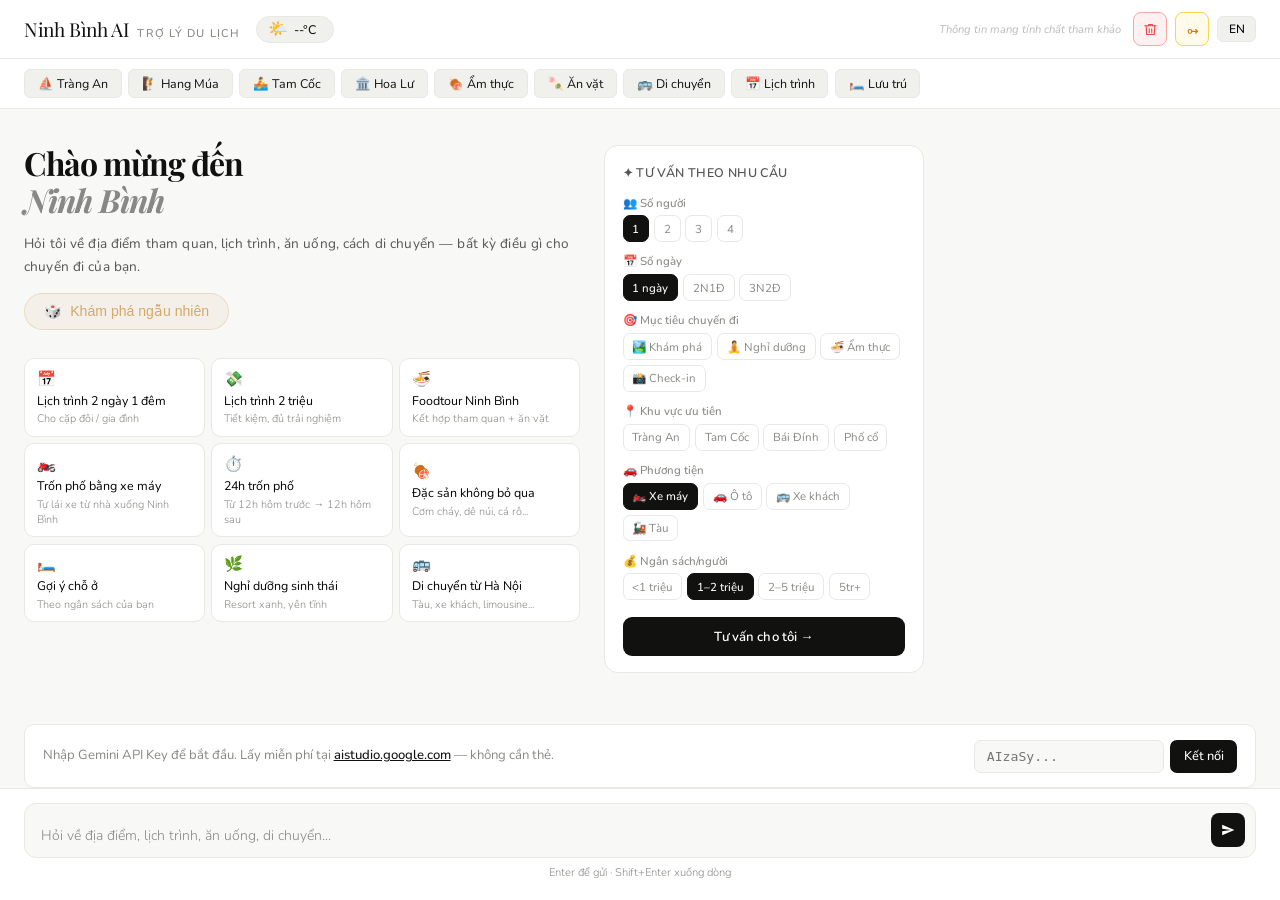
==== commit 3741fcc1: "Update index.html" ====
--- a/index.html
+++ b/index.html
@@ -251,6 +251,9 @@
       <h2 class="spinner-screen-title" id="spinnerScreenTitle">🎲 Khám phá Ninh Bình ngẫu nhiên</h2>
     </div>
 
+    <div class="spinner-layout">
+    <!-- Cột trái: slots + actions -->
+    <div class="spinner-main">
     <div class="spinner-grid">
       <!-- Hàng 1: 3 slot -->
       <div class="slot-card" id="cardA">
@@ -294,6 +297,20 @@
         ✨ <span id="spinGoText2">Lên lịch combo này →</span>
       </button>
     </div>
+    </div><!-- end spinner-main -->
+
+    <!-- Cột phải: lịch sử quay -->
+    <div class="spinner-history">
+      <div class="history-header">
+        <span id="historyTitle">📋 Lịch sử quay</span>
+        <button class="history-clear-btn" onclick="clearSpinHistory()" id="historyClearBtn">Xóa</button>
+      </div>
+      <div class="history-list" id="historyList">
+        <div class="history-empty" id="historyEmpty">Chưa có kết quả nào</div>
+      </div>
+    </div>
+
+    </div><!-- end spinner-layout -->
   </div>
 </div>
 </body>
--- a/app.css
+++ b/app.css
@@ -209,16 +209,15 @@
 /* ── SPINNER SCREEN ─────────────────────────────────────── */
 .open-spinner-btn {
   display: flex; align-items: center; gap: .5rem;
-  margin: 1.25rem auto 0;
-  padding: .6rem 1.4rem;
+  margin: 0 0 .875rem 0;
+  padding: .6rem 1.2rem;
   background: rgba(212,169,106,.1);
   border: 1px solid rgba(212,169,106,.3);
   border-radius: 24px;
   color: #d4a96a;
   font-size: .88rem; font-weight: 500;
   cursor: pointer; transition: background .2s, transform .1s;
-  width: 100%;
-  justify-content: center;
+  width: fit-content;
 }
 .open-spinner-btn:hover  { background: rgba(212,169,106,.18); }
 .open-spinner-btn:active { transform: scale(.97); }
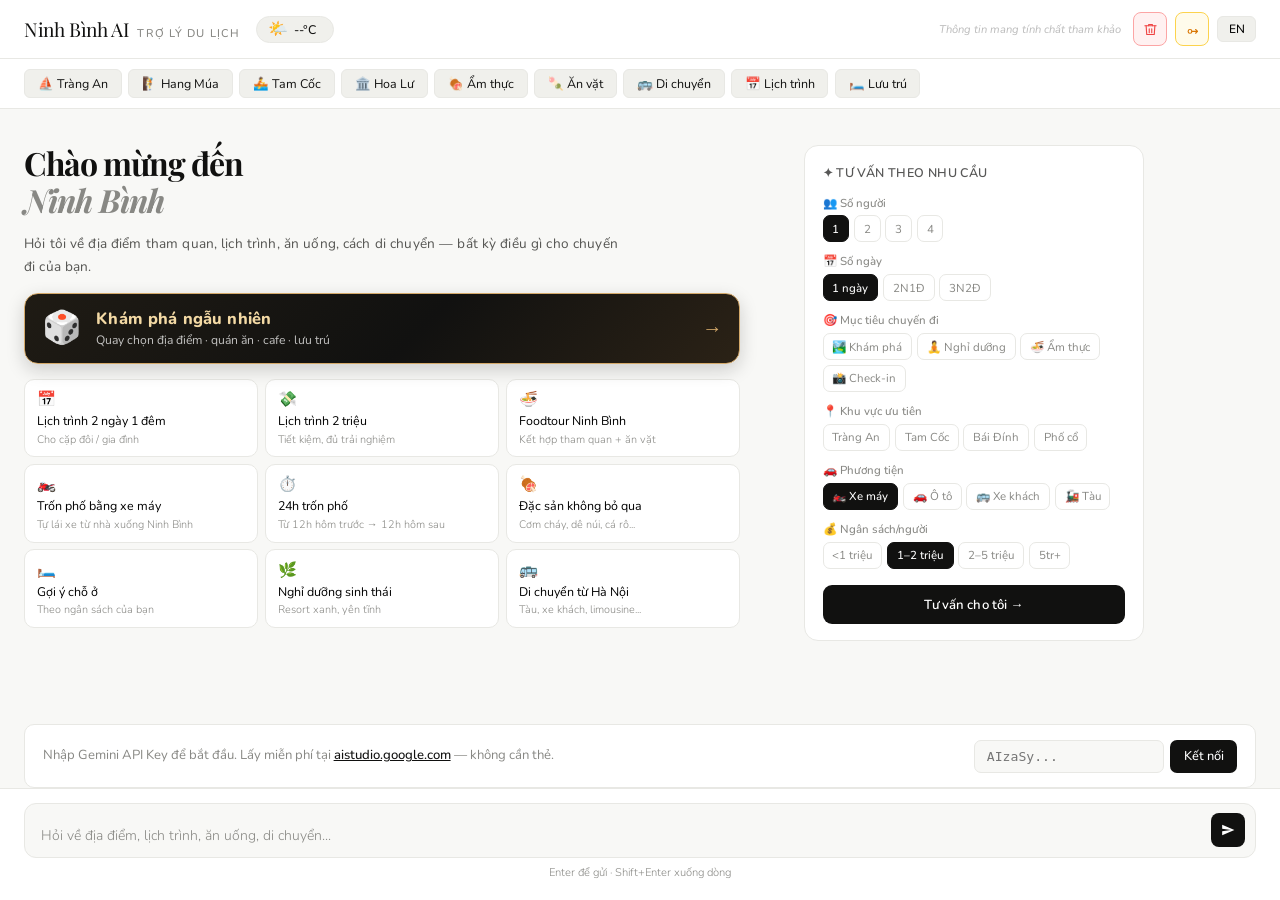
==== commit 77f95240: "Update index.html" ====
--- a/index.html
+++ b/index.html
@@ -122,7 +122,12 @@
         <p class="welcome-sub" id="welcomeSub"></p>
         <!-- Nút khám phá ngẫu nhiên — trên suggestions -->
         <button class="open-spinner-btn" id="openSpinnerBtn" onclick="openSpinner()">
-          🎲 <span id="openSpinnerText">Khám phá ngẫu nhiên</span>
+          <span class="osb-dice" aria-hidden="true">🎲</span>
+          <span class="osb-text">
+            <span class="osb-title" id="openSpinnerText">Khám phá ngẫu nhiên</span>
+            <span class="osb-sub" id="openSpinnerSub">Quay chọn địa điểm · quán ăn · cafe · lưu trú</span>
+          </span>
+          <span class="osb-arrow" aria-hidden="true">→</span>
         </button>
         <div class="suggestions" id="sugGrid"></div>
       </div>
@@ -249,6 +254,11 @@
     <div class="spinner-screen-header">
       <button class="spinner-back-btn" onclick="closeSpinner()">← <span id="spinBackText">Quay lại</span></button>
       <h2 class="spinner-screen-title" id="spinnerScreenTitle">🎲 Khám phá Ninh Bình ngẫu nhiên</h2>
+      <div class="spinner-days-selector">
+        <button class="day-chip active" data-days="1" onclick="selectDays(this,1)"><span id="dayChip1">1 ngày</span></button>
+        <button class="day-chip" data-days="2" onclick="selectDays(this,2)"><span id="dayChip2">2N1Đ</span></button>
+        <button class="day-chip" data-days="3" onclick="selectDays(this,3)"><span id="dayChip3">3N2Đ</span></button>
+      </div>
     </div>
 
     <div class="spinner-layout">
--- a/app.css
+++ b/app.css
@@ -68,7 +68,7 @@
   /* ── WELCOME LAYOUT ── */
   .welcome{padding:.5rem 0;transition:opacity .25s ease,transform .25s ease;width:100%}
   .welcome.fading{opacity:0;transform:translateY(-6px);pointer-events:none}
-  .welcome-body{display:grid;grid-template-columns:1fr 320px;gap:1.5rem;align-items:start;width:100%;max-width:900px}
+  .welcome-body{display:grid;grid-template-columns:minmax(0,1fr) 340px;gap:clamp(1.5rem,5vw,4rem);align-items:start;width:100%;max-width:1120px}
   .welcome-left{display:flex;flex-direction:column;gap:.9rem}
   .welcome-heading{font-family:'Playfair Display',serif;font-size:clamp(1.5rem,3vw,2rem);line-height:1.15;letter-spacing:-.03em}
   .welcome-sub{font-size:.85rem;color:#555552;line-height:1.65;font-weight:400;max-width:480px;letter-spacing:.01em}
@@ -208,19 +208,60 @@
 
 /* ── SPINNER SCREEN ─────────────────────────────────────── */
 .open-spinner-btn {
-  display: flex; align-items: center; gap: .5rem;
-  margin: 0 0 .875rem 0;
-  padding: .6rem 1.2rem;
-  background: rgba(212,169,106,.1);
-  border: 1px solid rgba(212,169,106,.3);
-  border-radius: 24px;
-  color: #d4a96a;
-  font-size: .88rem; font-weight: 500;
-  cursor: pointer; transition: background .2s, transform .1s;
-  width: fit-content;
-}
-.open-spinner-btn:hover  { background: rgba(212,169,106,.18); }
-.open-spinner-btn:active { transform: scale(.97); }
+  position: relative; overflow: hidden;
+  display: flex; align-items: center; gap: .9rem;
+  width: 100%; margin: 0; padding: .9rem 1.05rem;
+  text-align: left; font-family: 'Nunito', sans-serif;
+  color: #fff; cursor: pointer;
+  background: linear-gradient(135deg, #1f1b14 0%, #111110 55%, #2b2216 100%);
+  border: 1.5px solid #d4a96a; border-radius: 14px;
+  box-shadow: 0 6px 18px rgba(17,17,16,.18), 0 0 0 0 rgba(212,169,106,.55);
+  animation: ctaPulse 2.6s ease-out 4;           /* gợn sóng 4 lần rồi nghỉ */
+  transition: transform .15s ease, box-shadow .2s ease;
+}
+.open-spinner-btn::before {                       /* vệt sáng quét ngang */
+  content: ''; position: absolute; inset: 0; pointer-events: none;
+  background: linear-gradient(110deg, transparent 35%, rgba(212,169,106,.30) 50%, transparent 65%);
+  transform: translateX(-120%);
+  animation: ctaShine 4.5s ease-in-out infinite;
+}
+.osb-dice {
+  position: relative; font-size: 2rem; line-height: 1; flex-shrink: 0;
+  display: inline-block; transform-origin: 50% 60%;
+  animation: diceWobble 4.5s ease-in-out infinite;
+}
+.osb-text { position: relative; display: flex; flex-direction: column; gap: .12rem; min-width: 0; flex: 1; }
+.osb-title { font-size: 1.02rem; font-weight: 800; letter-spacing: .01em; color: #f3d9a4; }
+.osb-sub   { font-size: .76rem; line-height: 1.4; color: rgba(255,255,255,.74); }
+.osb-arrow { position: relative; font-size: 1.25rem; color: #d4a96a; transition: transform .2s ease; }
+.open-spinner-btn:hover {
+  transform: translateY(-2px);
+  box-shadow: 0 10px 24px rgba(17,17,16,.26), 0 0 0 3px rgba(212,169,106,.35);
+}
+.open-spinner-btn:hover .osb-arrow { transform: translateX(5px); }
+.open-spinner-btn:active { transform: translateY(0) scale(.985); }
+.open-spinner-btn:focus-visible { outline: 3px solid #d4a96a; outline-offset: 2px; }
+
+@keyframes ctaPulse {
+  0%   { box-shadow: 0 6px 18px rgba(17,17,16,.18), 0 0 0 0   rgba(212,169,106,.55); }
+  70%  { box-shadow: 0 6px 18px rgba(17,17,16,.18), 0 0 0 14px rgba(212,169,106,0); }
+  100% { box-shadow: 0 6px 18px rgba(17,17,16,.18), 0 0 0 14px rgba(212,169,106,0); }
+}
+@keyframes ctaShine {
+  0%, 55% { transform: translateX(-120%); }
+  100%    { transform: translateX(120%); }
+}
+@keyframes diceWobble {
+  0%, 55%, 100% { transform: rotate(0); }
+  10% { transform: rotate(-16deg); }
+  20% { transform: rotate(13deg); }
+  30% { transform: rotate(-9deg); }
+  40% { transform: rotate(6deg); }
+}
+@media (prefers-reduced-motion: reduce) {
+  .open-spinner-btn, .open-spinner-btn::before, .osb-dice { animation: none; }
+  .open-spinner-btn, .osb-arrow { transition: none; }
+}
 
 #spinnerScreen {
   position: fixed; inset: 0; z-index: 200;
@@ -342,3 +383,144 @@
   #cardH { grid-column: auto; }
   .slot-card-result { font-size: .85rem; }
 }
+
+/* ── SPINNER LAYOUT 2 CỘT ──────────────────────────── */
+.spinner-layout {
+  display: flex;
+  gap: 1rem;
+  align-items: flex-start;
+}
+.spinner-main {
+  flex: 1;
+  min-width: 0;
+}
+.spinner-history {
+  width: 220px;
+  flex-shrink: 0;
+  background: var(--surface);
+  border: 1px solid rgba(255,255,255,.07);
+  border-radius: 14px;
+  overflow: hidden;
+  max-height: calc(100vh - 120px);
+  display: flex;
+  flex-direction: column;
+  position: sticky;
+  top: 1rem;
+}
+.history-header {
+  display: flex;
+  align-items: center;
+  justify-content: space-between;
+  padding: .75rem 1rem .6rem;
+  border-bottom: 1px solid rgba(255,255,255,.06);
+  font-size: .78rem;
+  color: var(--muted);
+  letter-spacing: .05em;
+  flex-shrink: 0;
+}
+.history-clear-btn {
+  background: none; border: none;
+  color: var(--muted); font-size: .72rem;
+  cursor: pointer; padding: .2rem .4rem;
+  border-radius: 6px; transition: color .2s, background .2s;
+}
+.history-clear-btn:hover { color: #ef4444; background: rgba(239,68,68,.1); }
+.history-list {
+  overflow-y: auto;
+  flex: 1;
+  padding: .5rem;
+}
+.history-empty {
+  text-align: center;
+  color: var(--muted);
+  font-size: .78rem;
+  padding: 1.5rem .5rem;
+  opacity: .6;
+}
+.history-item {
+  background: rgba(255,255,255,.03);
+  border: 1px solid rgba(255,255,255,.06);
+  border-radius: 10px;
+  padding: .6rem .75rem;
+  margin-bottom: .5rem;
+  cursor: pointer;
+  transition: border-color .2s, background .2s;
+  animation: fadeInUp .2s ease;
+}
+.history-item:hover {
+  border-color: rgba(212,169,106,.4);
+  background: rgba(212,169,106,.05);
+}
+.history-item-time {
+  font-size: .65rem;
+  color: var(--muted);
+  margin-bottom: .35rem;
+  opacity: .7;
+}
+.history-item-row {
+  font-size: .75rem;
+  color: var(--text);
+  line-height: 1.5;
+  display: flex;
+  gap: .35rem;
+}
+.history-item-row span.hi-icon { flex-shrink: 0; opacity: .7; }
+.history-item-row span.hi-name {
+  overflow: hidden;
+  text-overflow: ellipsis;
+  white-space: nowrap;
+}
+.history-use-btn {
+  margin-top: .45rem;
+  font-size: .68rem;
+  color: #d4a96a;
+  background: none; border: none;
+  cursor: pointer; padding: 0;
+  opacity: .8; transition: opacity .2s;
+}
+.history-use-btn:hover { opacity: 1; }
+
+@media (max-width: 680px) {
+  .spinner-layout { flex-direction: column; }
+  .spinner-history {
+    width: 100%;
+    position: static;
+    max-height: 260px;
+  }
+}
+
+/* ── DAYS SELECTOR trong spinner ────────────────────── */
+.spinner-days-selector {
+  display: flex; gap: .4rem;
+  margin-left: auto;
+}
+.day-chip {
+  padding: .35rem .75rem;
+  border-radius: 20px;
+  border: 1px solid rgba(255,255,255,.12);
+  background: none;
+  color: var(--muted);
+  font-size: .78rem; font-weight: 500;
+  cursor: pointer;
+  transition: all .2s;
+  white-space: nowrap;
+}
+.day-chip:hover  { border-color: rgba(212,169,106,.4); color: #d4a96a; }
+.day-chip.active {
+  background: rgba(212,169,106,.15);
+  border-color: rgba(212,169,106,.5);
+  color: #d4a96a;
+}
+
+.history-item-day {
+  font-size: .65rem; color: #d4a96a; letter-spacing: .05em;
+  text-transform: uppercase; margin: .4rem 0 .15rem; opacity: .9;
+}
+@media (max-width: 680px) {
+  .spinner-screen-header { flex-wrap: wrap; }
+  .spinner-days-selector { margin-left: 0; width: 100%; }
+}
+
+@media (min-width: 701px) and (max-width: 900px) {
+  .welcome-body { grid-template-columns: minmax(0,1fr) 300px; gap: 1.5rem; }
+}
